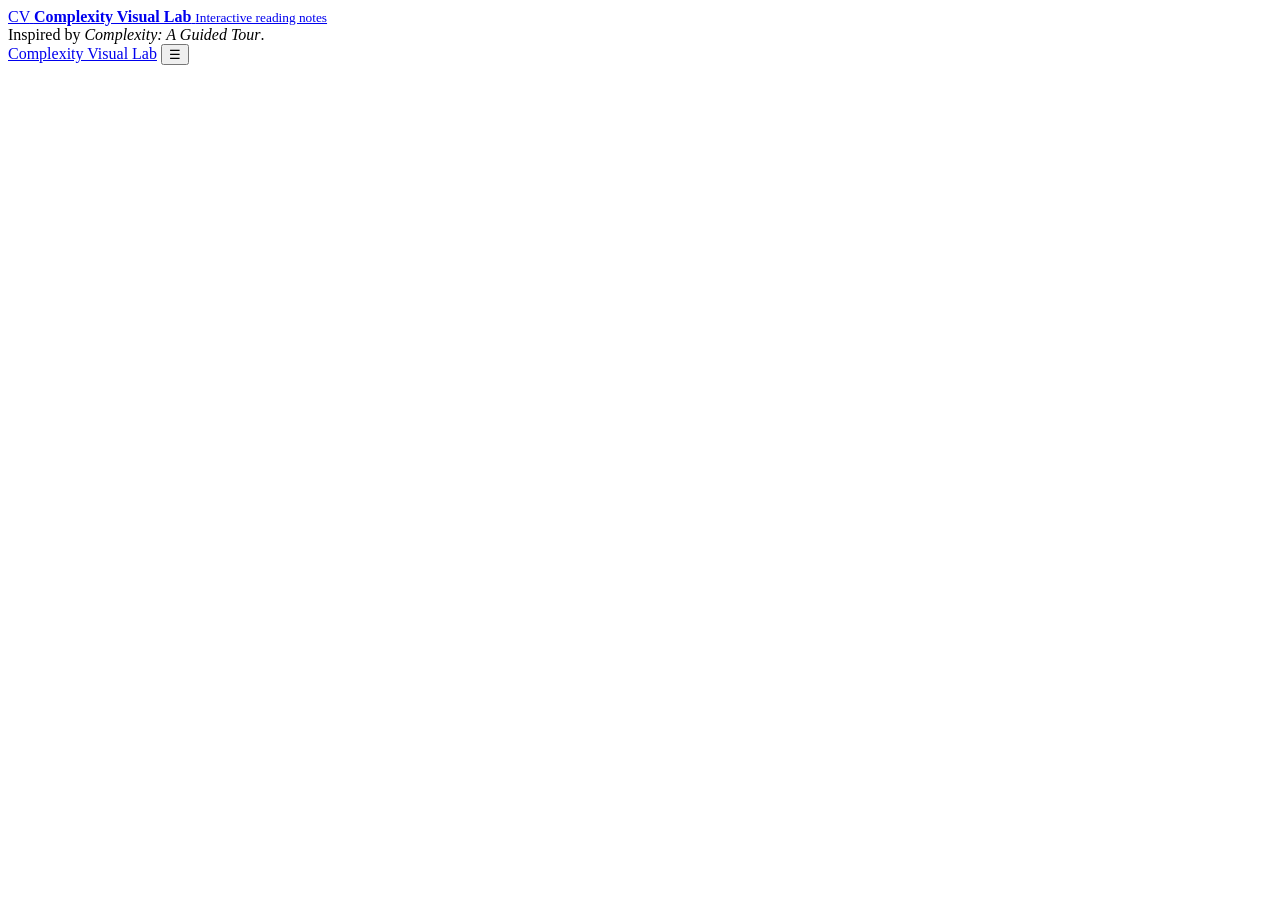
==== index.html @ 119c85e9 "Add application shell" ====
<!doctype html>
<html lang="en">
<head>
  <meta charset="UTF-8" />
  <meta name="viewport" content="width=device-width, initial-scale=1.0" />
  <meta name="description" content="Interactive visual notes and experiments for complexity science." />
  <title>Complexity Visual Lab</title>
  <link rel="stylesheet" href="styles.css" />
</head>
<body>
  <div class="app-shell">
    <aside class="sidebar" aria-label="Lab navigation">
      <a class="brand" href="#/">
        <span class="brand-mark">CV</span>
        <span>
          <strong>Complexity Visual Lab</strong>
          <small>Interactive reading notes</small>
        </span>
      </a>
      <nav id="nav"></nav>
      <div class="sidebar-foot">
        Inspired by <em>Complexity: A Guided Tour</em>.
      </div>
    </aside>

    <main class="main-panel">
      <header class="mobile-header">
        <a class="mobile-brand" href="#/">Complexity Visual Lab</a>
        <button id="menuButton" class="menu-button" type="button" aria-label="Toggle navigation">☰</button>
      </header>
      <div id="app" class="page" aria-live="polite"></div>
    </main>
  </div>
  <script type="module" src="app.js"></script>
</body>
</html>
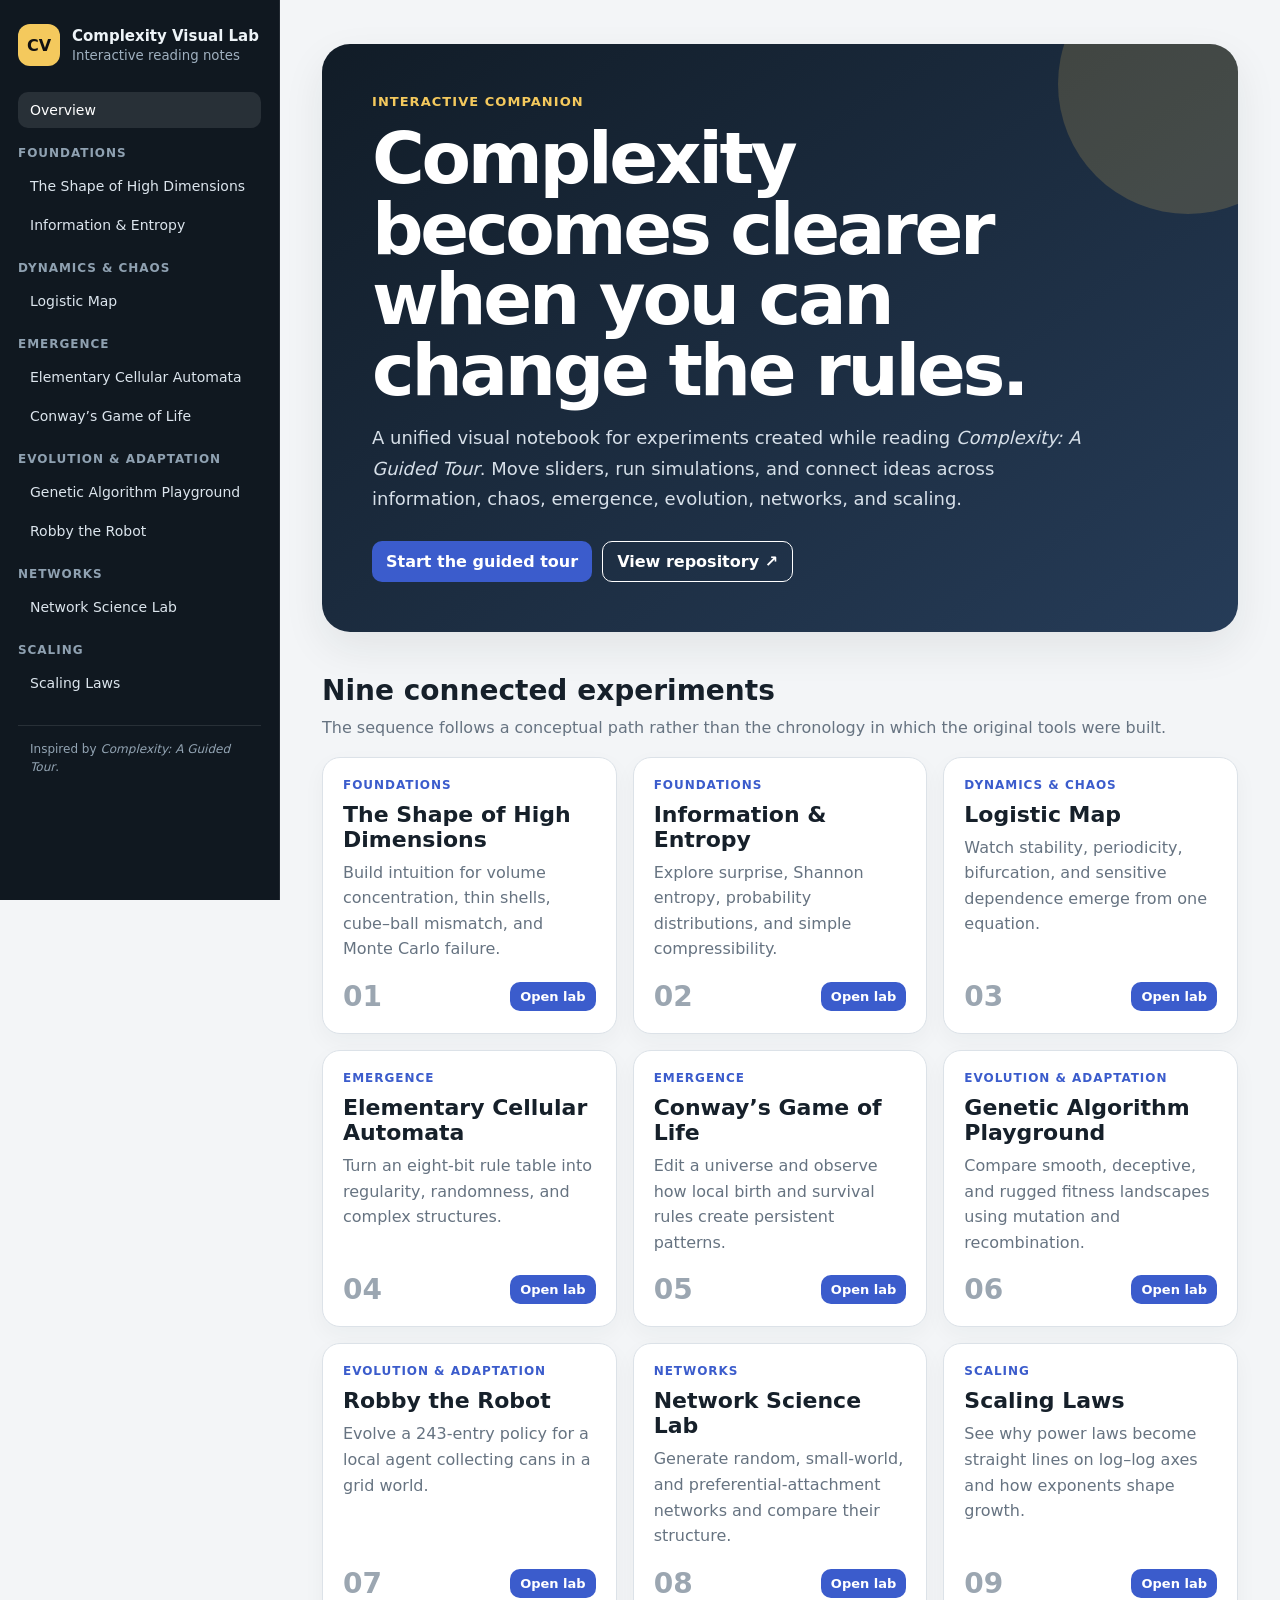
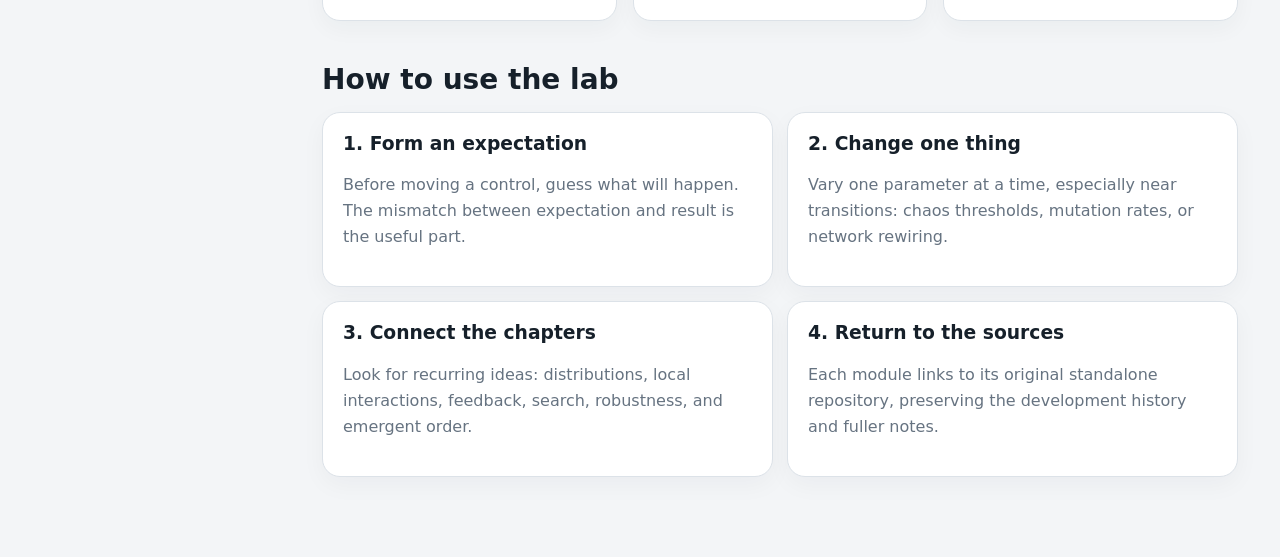
==== commit 6e41468d: "Load lab modules in the application shell" ====
--- a/index.html
+++ b/index.html
@@ -31,6 +31,11 @@
       <div id="app" class="page" aria-live="polite"></div>
     </main>
   </div>
-  <script type="module" src="app.js"></script>
+  <script defer src="core.js"></script>
+  <script defer src="labs-foundations.js"></script>
+  <script defer src="labs-dynamics.js"></script>
+  <script defer src="labs-evolution.js"></script>
+  <script defer src="labs-networks.js"></script>
+  <script defer src="app.js"></script>
 </body>
 </html>
--- a/styles.css
+++ b/styles.css
@@ -0,0 +1,115 @@
+:root {
+  --bg: #f3f5f7;
+  --panel: #ffffff;
+  --ink: #16202a;
+  --muted: #667381;
+  --line: #dce2e8;
+  --accent: #3b5ccc;
+  --accent-soft: #e9edff;
+  --danger: #9c2f2f;
+  --shadow: 0 16px 42px rgba(21, 32, 43, 0.08);
+  --radius: 18px;
+  font-family: Inter, ui-sans-serif, system-ui, -apple-system, BlinkMacSystemFont, "Segoe UI", sans-serif;
+}
+
+* { box-sizing: border-box; }
+html { scroll-behavior: smooth; }
+body { margin: 0; background: var(--bg); color: var(--ink); }
+a { color: inherit; }
+button, input, select { font: inherit; }
+canvas { width: 100%; height: auto; display: block; background: #fff; border: 1px solid var(--line); border-radius: 14px; }
+
+.app-shell { min-height: 100vh; display: grid; grid-template-columns: 280px 1fr; }
+.sidebar {
+  position: sticky; top: 0; height: 100vh; overflow-y: auto;
+  padding: 24px 18px; background: #101820; color: #eef4f8;
+  border-right: 1px solid rgba(255,255,255,.08);
+}
+.brand { display: flex; align-items: center; gap: 12px; text-decoration: none; margin-bottom: 26px; }
+.brand-mark { width: 42px; height: 42px; border-radius: 12px; display: grid; place-items: center; background: #f4c95d; color: #111; font-weight: 800; }
+.brand strong { display: block; font-size: 15px; }
+.brand small { display: block; color: #9fb0bf; margin-top: 3px; }
+.nav-group { margin: 18px 0 8px; color: #8fa1b1; font-size: 12px; font-weight: 700; letter-spacing: .08em; text-transform: uppercase; }
+.nav-link { display: block; padding: 10px 12px; border-radius: 10px; color: #dce5ed; text-decoration: none; font-size: 14px; margin: 3px 0; }
+.nav-link:hover, .nav-link.active { background: rgba(255,255,255,.10); color: #fff; }
+.sidebar-foot { margin-top: 24px; padding: 14px 12px; border-top: 1px solid rgba(255,255,255,.1); color: #93a4b3; font-size: 12px; line-height: 1.5; }
+
+.main-panel { min-width: 0; }
+.mobile-header { display: none; }
+.page { max-width: 1220px; margin: 0 auto; padding: 44px 42px 80px; }
+.hero {
+  background: linear-gradient(145deg, #111c27, #263c58); color: #fff;
+  border-radius: 28px; padding: 50px; box-shadow: var(--shadow); overflow: hidden; position: relative;
+}
+.hero::after { content: ""; position: absolute; width: 260px; height: 260px; border-radius: 50%; right: -80px; top: -90px; background: rgba(244,201,93,.18); }
+.hero-kicker { color: #f4c95d; font-weight: 750; letter-spacing: .08em; text-transform: uppercase; font-size: 13px; }
+.hero h1 { font-size: clamp(36px, 6vw, 72px); line-height: .98; max-width: 780px; margin: 14px 0 18px; letter-spacing: -.045em; }
+.hero p { max-width: 720px; color: #d7e0e9; font-size: 18px; line-height: 1.7; }
+.hero-actions { margin-top: 26px; display: flex; flex-wrap: wrap; gap: 10px; }
+
+.button { border: 0; border-radius: 10px; padding: 10px 14px; cursor: pointer; background: var(--accent); color: #fff; font-weight: 700; text-decoration: none; display: inline-flex; align-items: center; justify-content: center; gap: 8px; }
+.button:hover { filter: brightness(.96); }
+.button.secondary { background: #eef1f4; color: var(--ink); border: 1px solid var(--line); }
+.button.ghost { background: transparent; color: inherit; border: 1px solid currentColor; }
+.button.small { padding: 7px 10px; font-size: 13px; }
+
+.section-title { margin: 42px 0 16px; }
+.section-title h2 { margin: 0; font-size: 28px; }
+.section-title p { color: var(--muted); margin: 8px 0 0; line-height: 1.6; }
+.card-grid { display: grid; grid-template-columns: repeat(3, minmax(0,1fr)); gap: 16px; }
+.lab-card { background: var(--panel); border: 1px solid var(--line); border-radius: var(--radius); padding: 20px; box-shadow: 0 8px 22px rgba(30,45,60,.04); display: flex; flex-direction: column; min-height: 220px; }
+.lab-card .eyebrow { color: var(--accent); font-size: 12px; font-weight: 800; text-transform: uppercase; letter-spacing: .08em; }
+.lab-card h3 { margin: 10px 0 8px; font-size: 22px; }
+.lab-card p { color: var(--muted); line-height: 1.6; margin: 0 0 18px; }
+.lab-card .card-actions { margin-top: auto; display: flex; justify-content: space-between; align-items: center; gap: 10px; }
+.lab-card .number { color: #9ba6b1; font-weight: 800; font-size: 28px; }
+
+.lab-header { display: grid; grid-template-columns: 1fr auto; gap: 18px; align-items: end; margin-bottom: 22px; }
+.lab-header .eyebrow { color: var(--accent); font-weight: 800; text-transform: uppercase; font-size: 12px; letter-spacing: .08em; }
+.lab-header h1 { margin: 8px 0 8px; font-size: clamp(34px, 5vw, 58px); letter-spacing: -.035em; }
+.lab-header p { color: var(--muted); font-size: 17px; line-height: 1.65; max-width: 800px; margin: 0; }
+.lab-layout { display: grid; grid-template-columns: minmax(280px, 340px) minmax(0,1fr); gap: 18px; align-items: start; }
+.panel { background: var(--panel); border: 1px solid var(--line); border-radius: var(--radius); padding: 20px; box-shadow: 0 8px 24px rgba(23,34,45,.04); }
+.panel h2, .panel h3 { margin-top: 0; }
+.panel p, .note { color: var(--muted); line-height: 1.62; }
+.controls { display: grid; gap: 16px; }
+.control label { display: flex; justify-content: space-between; gap: 12px; font-weight: 700; font-size: 13px; margin-bottom: 7px; }
+.control output { color: var(--accent); }
+.control input[type="range"] { width: 100%; }
+.control input[type="number"], .control select, .control input[type="text"] { width: 100%; padding: 10px; border: 1px solid var(--line); border-radius: 9px; background: #fff; }
+.control-row { display: grid; grid-template-columns: 1fr 1fr; gap: 10px; }
+.button-row { display: flex; flex-wrap: wrap; gap: 8px; }
+.metric-grid { display: grid; grid-template-columns: repeat(2,1fr); gap: 10px; margin-top: 16px; }
+.metric { padding: 12px; background: #f5f7f9; border: 1px solid var(--line); border-radius: 12px; }
+.metric span { color: var(--muted); font-size: 12px; display: block; }
+.metric strong { font-size: 20px; display: block; margin-top: 5px; overflow-wrap: anywhere; }
+.visual-grid { display: grid; grid-template-columns: repeat(2, minmax(0,1fr)); gap: 14px; }
+.visual-card { min-width: 0; }
+.visual-card h3 { font-size: 15px; margin: 0 0 8px; }
+.visual-card.full { grid-column: 1 / -1; }
+.formula { font-family: "SFMono-Regular", Consolas, monospace; background: #111a23; color: #f5d97b; border-radius: 12px; padding: 14px; overflow-x: auto; }
+.callout { border-left: 4px solid var(--accent); background: var(--accent-soft); padding: 14px 16px; border-radius: 0 12px 12px 0; line-height: 1.6; }
+.source-link { color: var(--accent); font-weight: 700; text-decoration: none; }
+.status { margin-top: 10px; font-size: 13px; color: var(--muted); min-height: 20px; }
+.error { color: var(--danger); }
+
+@media (max-width: 1050px) {
+  .card-grid { grid-template-columns: repeat(2, minmax(0,1fr)); }
+  .lab-layout { grid-template-columns: 1fr; }
+}
+
+@media (max-width: 760px) {
+  .app-shell { display: block; }
+  .sidebar { position: fixed; z-index: 20; left: 0; top: 0; width: 280px; transform: translateX(-100%); transition: transform .2s ease; box-shadow: 20px 0 50px rgba(0,0,0,.2); }
+  .sidebar.open { transform: translateX(0); }
+  .mobile-header { display: flex; position: sticky; top: 0; z-index: 10; align-items: center; justify-content: space-between; padding: 14px 18px; background: rgba(255,255,255,.94); border-bottom: 1px solid var(--line); backdrop-filter: blur(12px); }
+  .mobile-brand { font-weight: 800; text-decoration: none; }
+  .menu-button { border: 1px solid var(--line); background: #fff; border-radius: 9px; padding: 6px 10px; }
+  .page { padding: 22px 16px 64px; }
+  .hero { padding: 30px 24px; border-radius: 22px; }
+  .hero p { font-size: 16px; }
+  .card-grid, .visual-grid { grid-template-columns: 1fr; }
+  .visual-card.full { grid-column: auto; }
+  .lab-header { grid-template-columns: 1fr; align-items: start; }
+  .metric-grid { grid-template-columns: 1fr 1fr; }
+}
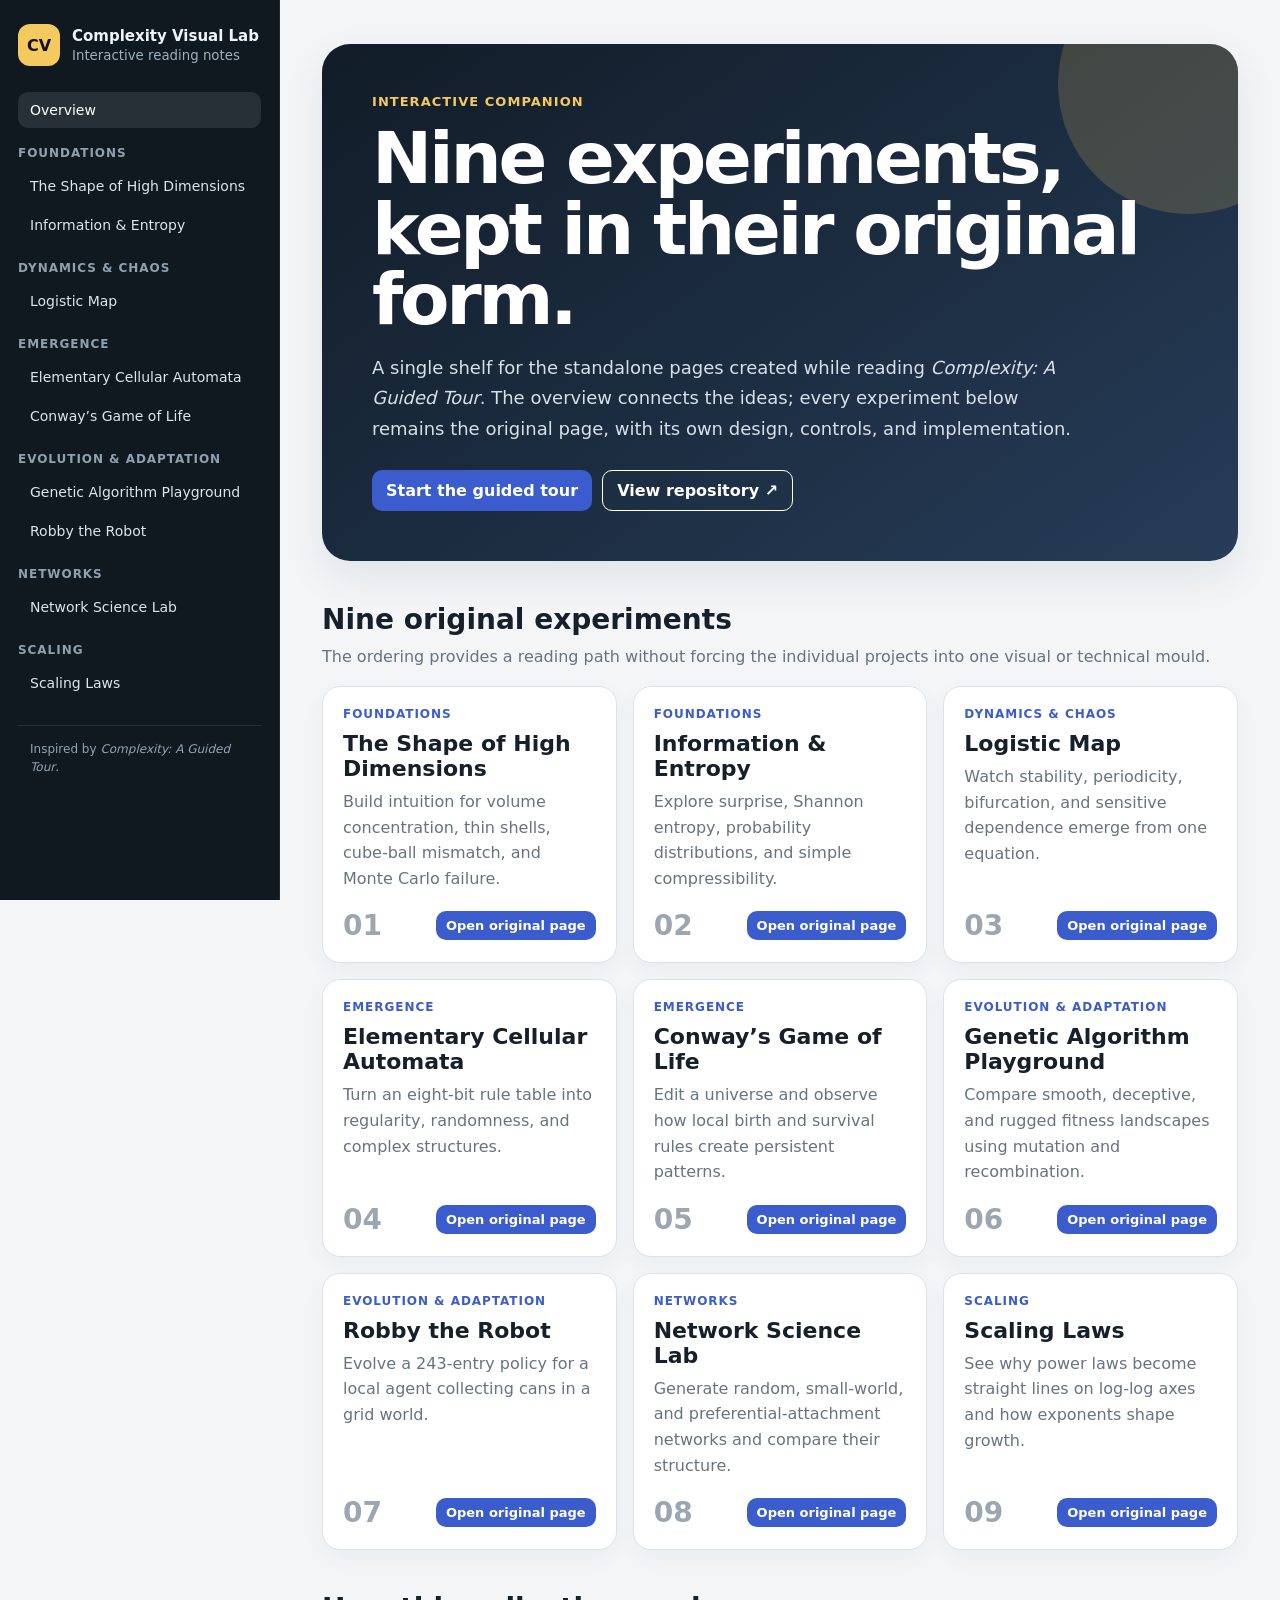
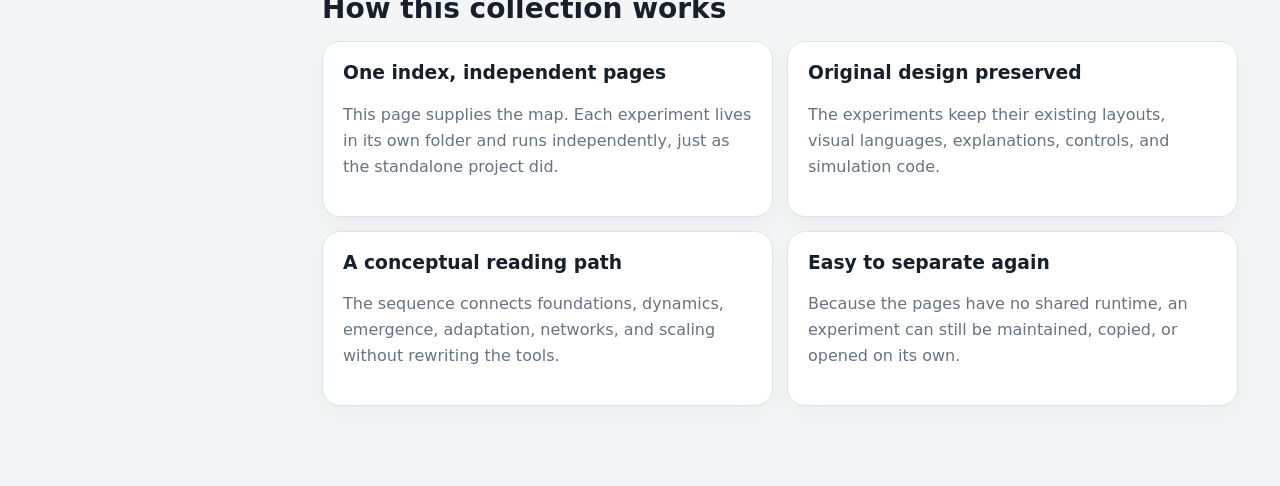
==== commit ede36204: "Migrate original complexity labs" ====
--- a/index.html
+++ b/index.html
@@ -10,7 +10,7 @@
 <body>
   <div class="app-shell">
     <aside class="sidebar" aria-label="Lab navigation">
-      <a class="brand" href="#/">
+      <a class="brand" href="./">
         <span class="brand-mark">CV</span>
         <span>
           <strong>Complexity Visual Lab</strong>
@@ -25,17 +25,12 @@
 
     <main class="main-panel">
       <header class="mobile-header">
-        <a class="mobile-brand" href="#/">Complexity Visual Lab</a>
+        <a class="mobile-brand" href="./">Complexity Visual Lab</a>
         <button id="menuButton" class="menu-button" type="button" aria-label="Toggle navigation">☰</button>
       </header>
-      <div id="app" class="page" aria-live="polite"></div>
+      <div id="app" class="page"></div>
     </main>
   </div>
-  <script defer src="core.js"></script>
-  <script defer src="labs-foundations.js"></script>
-  <script defer src="labs-dynamics.js"></script>
-  <script defer src="labs-evolution.js"></script>
-  <script defer src="labs-networks.js"></script>
   <script defer src="app.js"></script>
 </body>
 </html>
